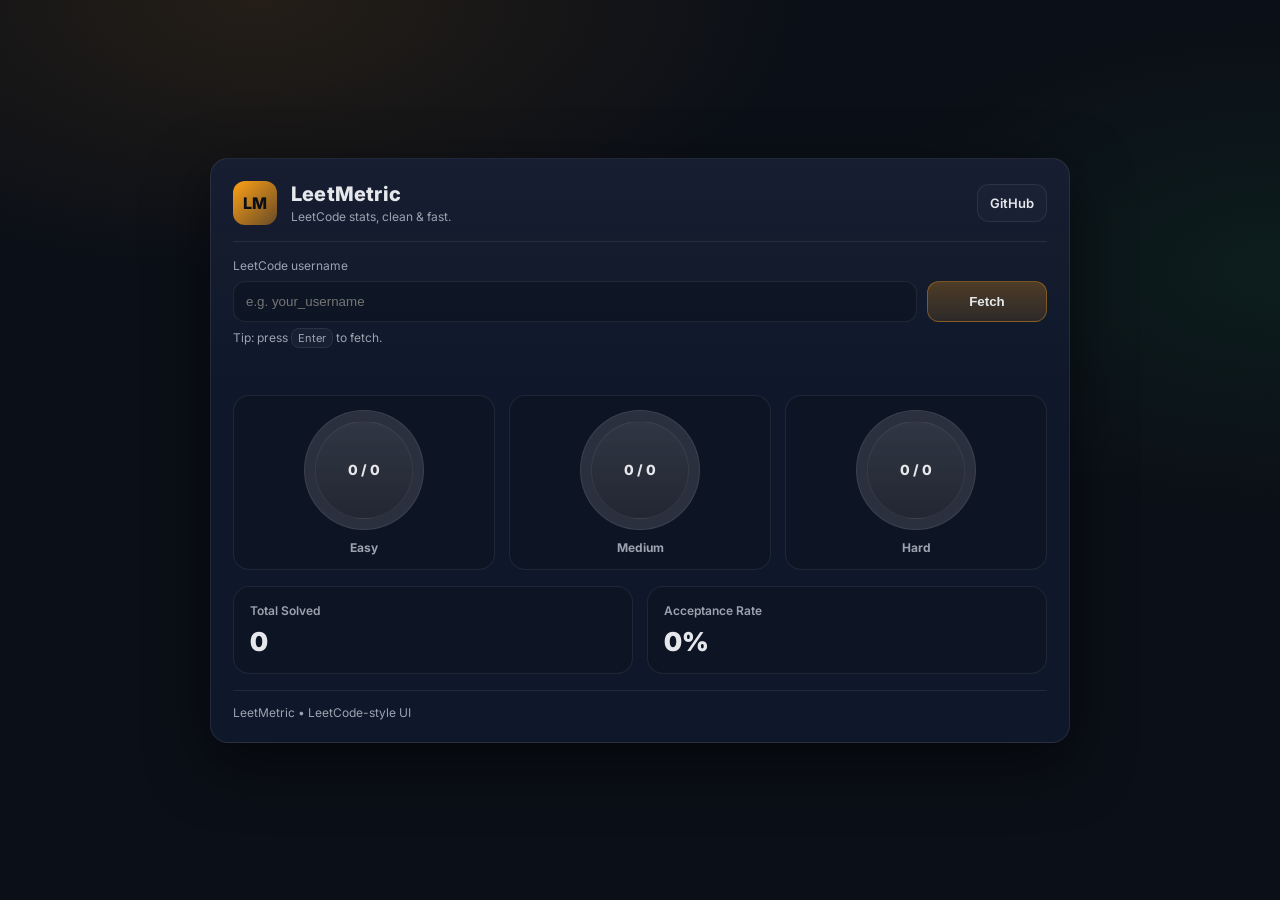
==== index.html @ c4c5a7c5 "Add Files via upload" ====
<!DOCTYPE html>
<html lang="en">
<head>
  <meta charset="UTF-8" />
  <meta name="viewport" content="width=device-width, initial-scale=1.0" />
  <title>LeetMetric</title>

  <!-- Google Font -->
  <link rel="preconnect" href="https://fonts.googleapis.com">
  <link rel="preconnect" href="https://fonts.gstatic.com" crossorigin>
  <link href="https://fonts.googleapis.com/css2?family=Inter:wght@400;600;700;800&display=swap" rel="stylesheet">

  <link rel="stylesheet" href="stylesheet.css" />
</head>
<body>
  <main class="app">
    <section class="card">
      <header class="card-header">
        <div class="brand">
          <div class="logo">LM</div>
          <div>
            <h1>LeetMetric</h1>
            <p class="subtitle">LeetCode stats, clean & fast.</p>
          </div>
        </div>

        <a class="gh" href="#" target="_blank" rel="noreferrer">GitHub</a>
      </header>

      <div class="search">
        <label class="label" for="username-input">LeetCode username</label>
        <div class="search-row">
          <input type="text" placeholder="e.g. your_username" id="username-input" autocomplete="off" />
          <button id="fetch-button" class="btn">
            <span class="btn-text">Fetch</span>
            <span class="spinner" aria-hidden="true"></span>
          </button>
        </div>
        <p class="hint">Tip: press <kbd>Enter</kbd> to fetch.</p>
        <p class="error" id="error"></p>
      </div>

      <!-- Profile header (shown after fetch) -->
      <section class="profile hidden" id="profile">
        <div class="avatar" id="avatar">LC</div>
        <div class="profile-meta">
          <p class="profile-name" id="profile-name">username</p>
          <p class="profile-sub" id="profile-sub">Public profile</p>
        </div>
        <div class="pill" id="pill">Fetched</div>
      </section>

      <!-- Loading skeleton -->
      <section class="skeleton hidden" id="skeleton">
        <div class="sk-row">
          <div class="sk sk-avatar"></div>
          <div class="sk-lines">
            <div class="sk sk-line"></div>
            <div class="sk sk-line short"></div>
          </div>
        </div>

        <div class="sk-grid">
          <div class="sk sk-ring"></div>
          <div class="sk sk-ring"></div>
          <div class="sk sk-ring"></div>
        </div>

        <div class="sk-cards">
          <div class="sk sk-card"></div>
          <div class="sk sk-card"></div>
        </div>
      </section>

      <section class="content" id="content">
        <section class="progress">
          <div class="ring">
            <div class="circle easy-progress">
              <span class="ring-label easy-label">0 / 0</span>
            </div>
            <p class="ring-title">Easy</p>
          </div>

          <div class="ring">
            <div class="circle medium-progress">
              <span class="ring-label medium-label">0 / 0</span>
            </div>
            <p class="ring-title">Medium</p>
          </div>

          <div class="ring">
            <div class="circle hard-progress">
              <span class="ring-label hard-label">0 / 0</span>
            </div>
            <p class="ring-title">Hard</p>
          </div>
        </section>

        <section class="stats-cards" id="stats-cards">
          <article class="stat">
            <p class="stat-title">Total Solved</p>
            <p class="stat-value" id="total-solved">0</p>
          </article>

          <article class="stat">
            <p class="stat-title">Acceptance Rate</p>
            <p class="stat-value" id="acceptance">0%</p>
          </article>
        </section>
      </section>

      <footer class="footer">
        <p>LeetMetric • LeetCode-style UI</p>
      </footer>
    </section>
  </main>

  <script src="index.js"></script>
</body>
</html>
---- stylesheet.css ----
:root{
  --bg: #0b0f17;
  --card: #0f172a;
  --card2: #0b1220;
  --text: #e5e7eb;
  --muted: #9ca3af;
  --border: rgba(255,255,255,0.08);

  /* LeetCode-style orange */
  --accent: #FFA116;
  --accent2: rgba(255,161,22,0.18);

  --green: #22c55e;
  --ringTrack: rgba(255,255,255,0.12);
  --shadow: 0 20px 60px rgba(0,0,0,0.55);
}

*{ margin:0; padding:0; box-sizing:border-box; }
html,body{ height:100%; }

body{
  font-family: "Inter", system-ui, -apple-system, Segoe UI, Roboto, Arial, sans-serif;
  background:
    radial-gradient(1000px 500px at 20% 0%, rgba(255,161,22,0.10), transparent 55%),
    radial-gradient(900px 500px at 100% 30%, rgba(34,197,94,0.08), transparent 50%),
    var(--bg);
  color: var(--text);
}

.app{
  min-height:100vh;
  display:flex;
  align-items:center;
  justify-content:center;
  padding:24px;
}

.card{
  width:min(860px, 95vw);
  background: linear-gradient(180deg, rgba(255,255,255,0.03), transparent 40%) , var(--card);
  border: 1px solid var(--border);
  border-radius: 18px;
  box-shadow: var(--shadow);
  padding: 22px;
}

.card-header{
  display:flex;
  align-items:center;
  justify-content:space-between;
  gap:16px;
  padding-bottom: 16px;
  border-bottom: 1px solid var(--border);
}

.brand{
  display:flex;
  align-items:center;
  gap:14px;
}

.logo{
  width:44px;
  height:44px;
  border-radius: 12px;
  background: linear-gradient(135deg, var(--accent), rgba(255,161,22,0.35));
  display:grid;
  place-items:center;
  color:#0b0f17;
  font-weight: 800;
}

h1{
  font-size: 20px;
  font-weight: 800;
  letter-spacing: 0.2px;
}

.subtitle{
  margin-top: 3px;
  font-size: 12px;
  color: var(--muted);
}

.gh{
  color: var(--text);
  text-decoration:none;
  font-weight: 600;
  font-size: 13px;
  padding: 10px 12px;
  border: 1px solid var(--border);
  border-radius: 12px;
  background: rgba(255,255,255,0.02);
}
.gh:hover{ border-color: rgba(255,161,22,0.35); }

.search{
  padding: 16px 0 10px;
}

.label{
  display:block;
  font-size: 12px;
  color: var(--muted);
  margin-bottom: 8px;
}

.search-row{
  display:flex;
  gap: 10px;
  align-items:center;
}

#username-input{
  flex: 1;
  padding: 12px 12px;
  border-radius: 12px;
  border: 1px solid var(--border);
  background: rgba(0,0,0,0.18);
  color: var(--text);
  outline: none;
}
#username-input:focus{
  border-color: rgba(255,161,22,0.45);
  box-shadow: 0 0 0 4px rgba(255,161,22,0.12);
}

.btn{
  min-width: 120px;
  padding: 12px 14px;
  border-radius: 12px;
  border: 1px solid rgba(255,161,22,0.35);
  background: linear-gradient(180deg, rgba(255,161,22,0.25), rgba(255,161,22,0.12));
  color: var(--text);
  font-weight: 700;
  cursor: pointer;
  display:flex;
  justify-content:center;
  align-items:center;
  gap: 10px;
}
.btn:hover{ border-color: rgba(255,161,22,0.55); }
.btn:disabled{
  opacity: 0.6;
  cursor: not-allowed;
}

.spinner{
  width: 14px;
  height: 14px;
  border-radius: 999px;
  border: 2px solid rgba(255,255,255,0.25);
  border-top-color: var(--accent);
  display:none;
  animation: spin 0.9s linear infinite;
}
.btn.loading .spinner{ display:inline-block; }
.btn.loading .btn-text{ opacity: 0.9; }

@keyframes spin{
  to{ transform: rotate(360deg); }
}

.hint{
  margin-top: 8px;
  font-size: 12px;
  color: var(--muted);
}
kbd{
  font-family: inherit;
  font-size: 11px;
  padding: 2px 6px;
  border-radius: 8px;
  border: 1px solid var(--border);
  background: rgba(255,255,255,0.03);
}

.error{
  margin-top: 8px;
  font-size: 12px;
  color: #fb7185;
  min-height: 16px;
}

.profile{
  margin-top: 12px;
  display:flex;
  align-items:center;
  gap: 12px;
  padding: 14px;
  border-radius: 14px;
  border: 1px solid var(--border);
  background: rgba(0,0,0,0.14);
}

.avatar{
  width: 42px;
  height: 42px;
  border-radius: 14px;
  display:grid;
  place-items:center;
  background: rgba(255,161,22,0.16);
  border: 1px solid rgba(255,161,22,0.22);
  font-weight: 800;
  color: var(--accent);
}

.profile-name{
  font-weight: 800;
  font-size: 14px;
}
.profile-sub{
  font-size: 12px;
  color: var(--muted);
  margin-top: 2px;
}

.pill{
  margin-left:auto;
  font-size: 12px;
  font-weight: 700;
  padding: 8px 10px;
  border-radius: 999px;
  border: 1px solid rgba(255,161,22,0.25);
  background: rgba(255,161,22,0.10);
  color: var(--accent);
}

.content{
  margin-top: 16px;
  display:flex;
  flex-direction:column;
  gap: 16px;
}

.progress{
  display:grid;
  grid-template-columns: repeat(3, minmax(0, 1fr));
  gap: 14px;
}

.ring{
  border: 1px solid var(--border);
  background: rgba(0,0,0,0.12);
  border-radius: 16px;
  padding: 14px;
  display:flex;
  flex-direction:column;
  align-items:center;
  gap: 10px;
}

.circle{
  width: 120px;
  height: 120px;
  border-radius: 50%;
  display:grid;
  place-items:center;
  border: 1px solid rgba(255,255,255,0.08);
  background: conic-gradient(var(--accent) var(--progress-degree, 0%), var(--ringTrack) 0%);
  position: relative;
}

.circle::before{
  content:"";
  position:absolute;
  inset: 10px;
  border-radius: 50%;
  background: linear-gradient(180deg, rgba(255,255,255,0.03), rgba(0,0,0,0.18));
  border: 1px solid rgba(255,255,255,0.06);
}

.ring-label{
  position: relative;
  z-index: 1;
  font-weight: 800;
  font-size: 14px;
  color: var(--text);
}

.ring-title{
  font-size: 12px;
  color: var(--muted);
  font-weight: 700;
}

.stats-cards{
  display:grid;
  grid-template-columns: repeat(2, minmax(0, 1fr));
  gap: 14px;
}

.stat{
  border: 1px solid var(--border);
  background: rgba(0,0,0,0.12);
  border-radius: 16px;
  padding: 16px;
}

.stat-title{
  font-size: 12px;
  color: var(--muted);
  font-weight: 600;
}

.stat-value{
  margin-top: 8px;
  font-size: 26px;
  font-weight: 900;
  letter-spacing: 0.2px;
}

.footer{
  margin-top: 16px;
  padding-top: 14px;
  border-top: 1px solid var(--border);
  color: var(--muted);
  font-size: 12px;
}

/* Skeleton */
.hidden{ display:none !important; }

.skeleton{
  margin-top: 12px;
  border: 1px solid var(--border);
  background: rgba(0,0,0,0.10);
  border-radius: 16px;
  padding: 14px;
}

.sk{
  background: linear-gradient(90deg, rgba(255,255,255,0.06), rgba(255,255,255,0.12), rgba(255,255,255,0.06));
  background-size: 220% 100%;
  animation: shimmer 1.1s ease-in-out infinite;
  border-radius: 12px;
}

@keyframes shimmer{
  0%{ background-position: 0% 0; }
  100%{ background-position: -220% 0; }
}

.sk-row{
  display:flex;
  gap: 12px;
  align-items:center;
}

.sk-avatar{ width: 42px; height: 42px; border-radius: 14px; }
.sk-lines{ flex: 1; display:flex; flex-direction:column; gap: 8px; }
.sk-line{ height: 12px; width: 60%; }
.sk-line.short{ width: 35%; }

.sk-grid{
  display:grid;
  grid-template-columns: repeat(3, 1fr);
  gap: 12px;
  margin-top: 14px;
}

.sk-ring{ height: 160px; border-radius: 16px; }

.sk-cards{
  display:grid;
  grid-template-columns: repeat(2, 1fr);
  gap: 12px;
  margin-top: 14px;
}
.sk-card{ height: 90px; border-radius: 16px; }

/* Responsive */
@media (max-width: 760px){
  .progress{ grid-template-columns: 1fr; }
  .stats-cards{ grid-template-columns: 1fr; }
  .btn{ min-width: 110px; }
}
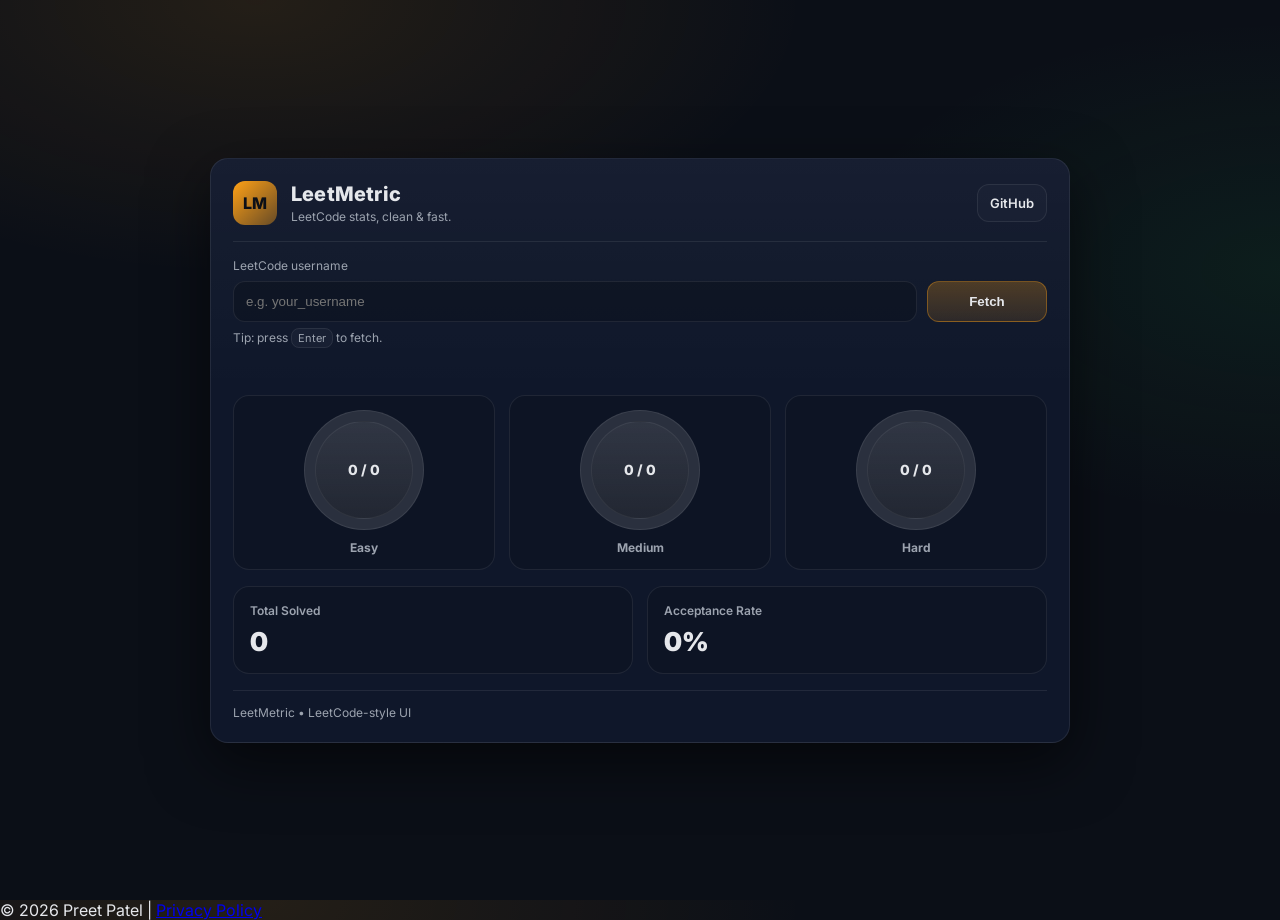
==== commit 2ccb0d14: "Add footer with copyright and privacy policy link" ====
--- a/index.html
+++ b/index.html
@@ -114,7 +114,10 @@
       </footer>
     </section>
   </main>
+  <footer>
+    <p>© 2026 Preet Patel | <a href="privacy.html">Privacy Policy</a></p>
+</footer>
 
   <script src="index.js"></script>
 </body>
-</html>+</html>
